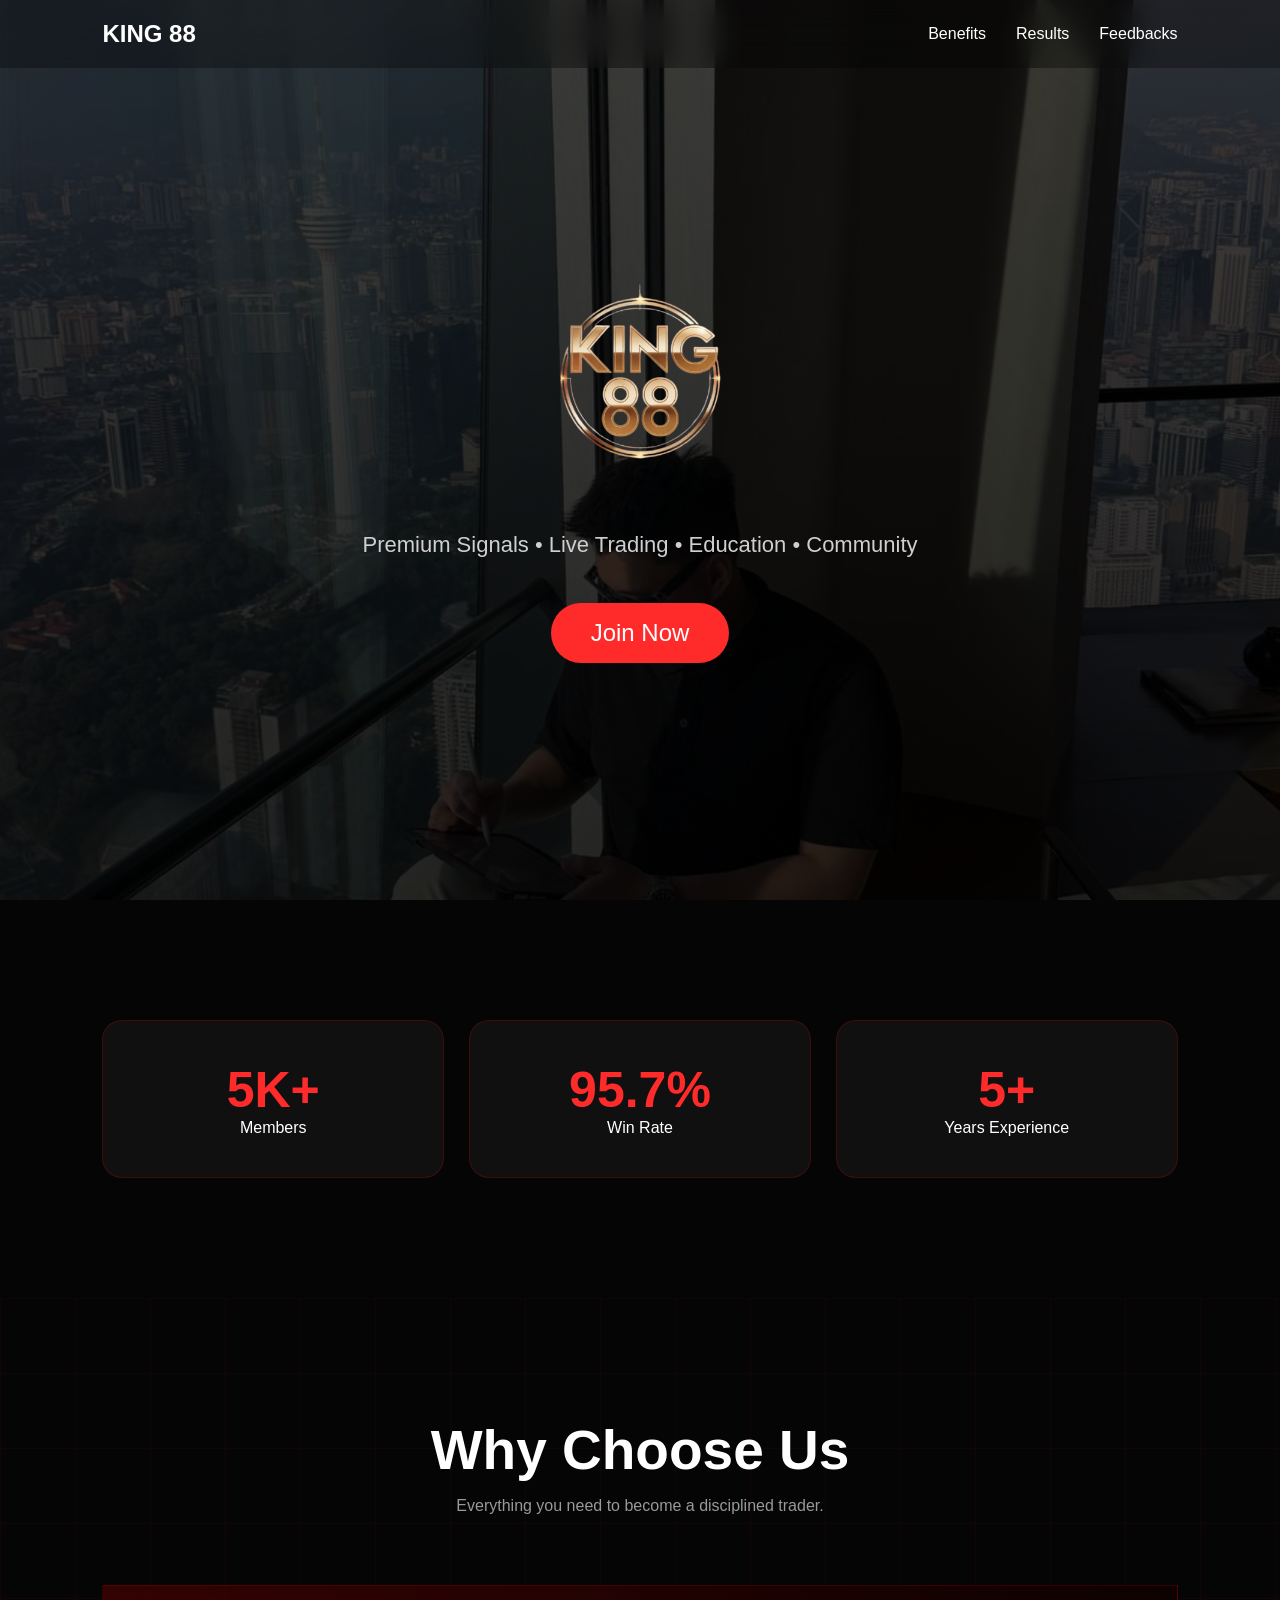
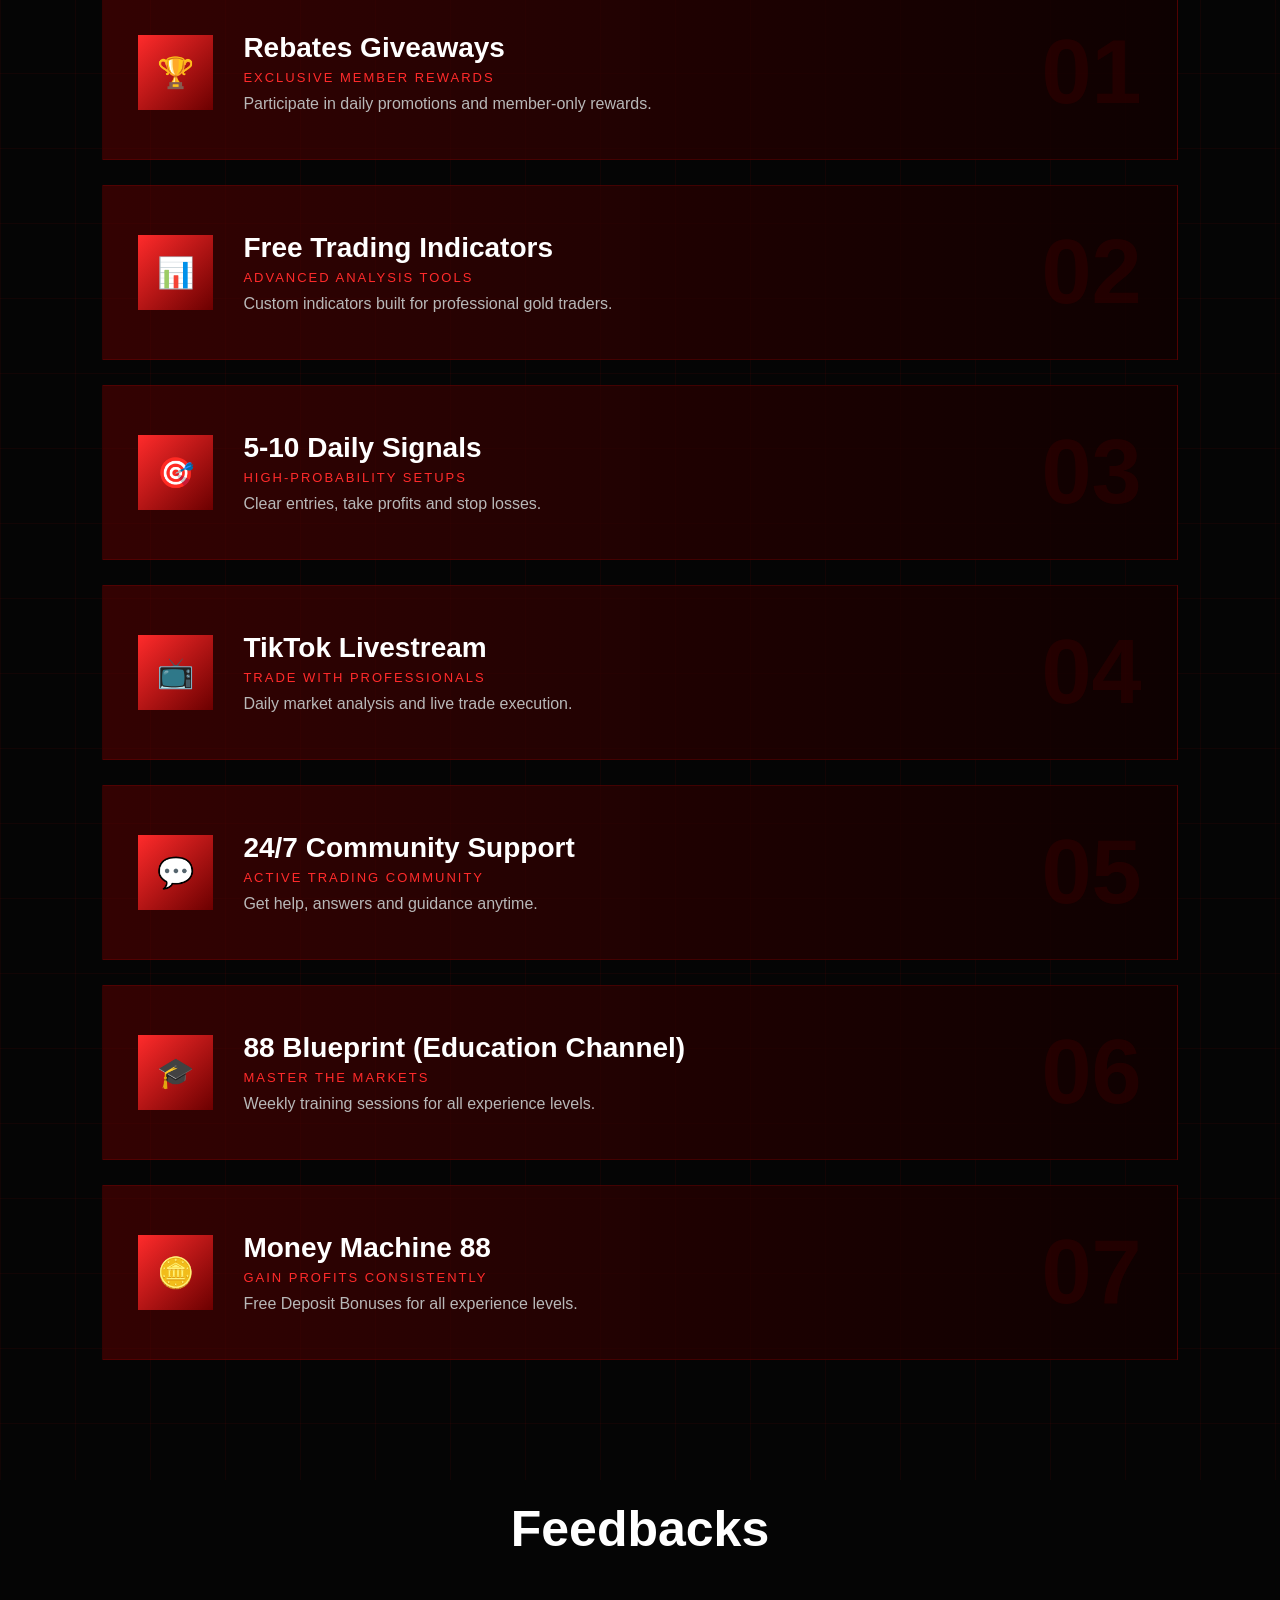
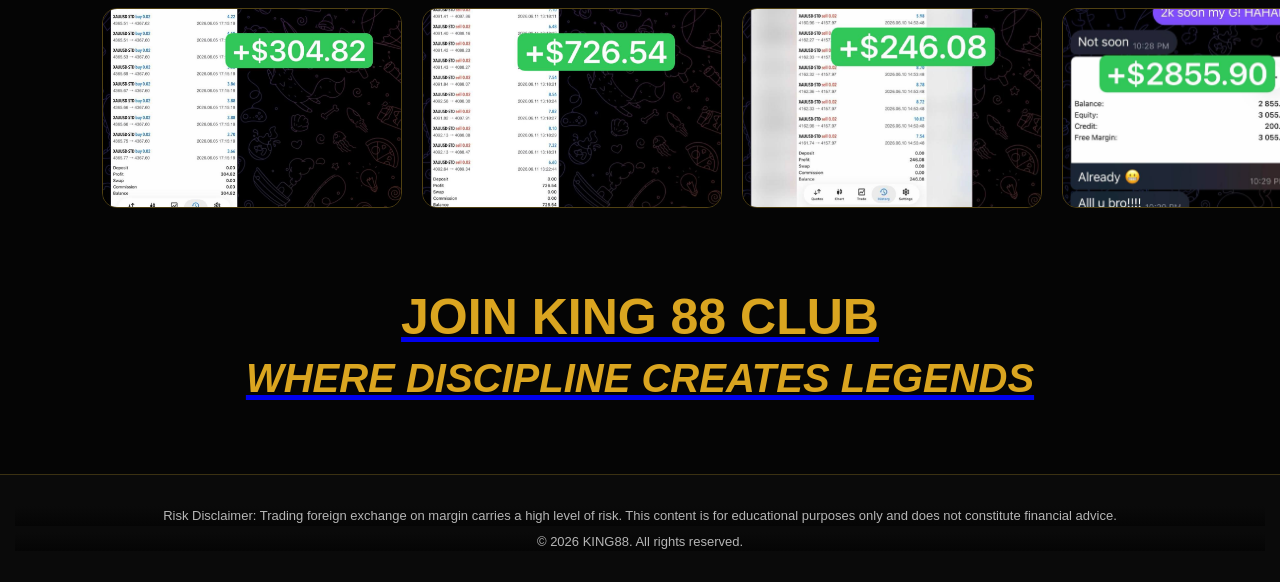
==== index.html @ 07d6c09c "Add files via upload" ====
<!DOCTYPE html>
<html lang="en">
<head>
<meta charset="UTF-8">
<meta name="viewport" content="width=device-width, initial-scale=1.0">

<title>KING 88</title>

<link rel="stylesheet" href="main.css">
</head>
<body>

<!-- NAVBAR -->

<nav>
    <div class="logo">KING 88</div>

    <ul>
        <li><a href="#about">Benefits</a></li>
        <li><a href="#stats">Results</a></li>
        <li><a href="#feedbacks">Feedbacks</a></li>
    </ul>
</nav>

<!-- HERO -->

<section class="hero">

    <div class="hero-content">

        <div>
            <img id="LogoPic" src="logo.png">
        </div>

        <p>
            Premium Signals • Live Trading • Education • Community
        </p>

        <div class="buttons">
            <a href="https://t.me/king88fx" class="btn primary">Join Now</a>
        </div>

    </div>

</section>

<!-- STATS -->

<section id="stats" class="stats">

    <div class="card reveal">
        <h2>5K+</h2>
        <p>Members</p>
    </div>

    <div class="card reveal">
        <h2>95.7%</h2>
        <p>Win Rate</p>
    </div>

    <div class="card reveal">
        <h2>5+</h2>
        <p>Years Experience</p>
    </div>

</section>

<!-- WHY CHOOSE US -->

<section id="about" class="features-section">

    <div class="section-title reveal">
        <h2>Why Choose Us</h2>

        <p>
            Everything you need to become a disciplined trader.
        </p>
    </div>

    <div class="features-grid">

        <div class="feature-card reveal">
            <div class="feature-icon">🏆</div>

            <div class="feature-content">
                <h3>Rebates Giveaways</h3>

                <span>EXCLUSIVE MEMBER REWARDS</span>

                <p>
                    Participate in daily promotions and member-only rewards.
                </p>
            </div>

            <div class="feature-number">01</div>
        </div>

        <div class="feature-card reveal">
            <div class="feature-icon">📊</div>

            <div class="feature-content">
                <h3>Free Trading Indicators</h3>

                <span>ADVANCED ANALYSIS TOOLS</span>

                <p>
                    Custom indicators built for professional gold traders.
                </p>
            </div>

            <div class="feature-number">02</div>
        </div>

        <div class="feature-card reveal">
            <div class="feature-icon">🎯</div>

            <div class="feature-content">
                <h3>5-10 Daily Signals</h3>

                <span>HIGH-PROBABILITY SETUPS</span>

                <p>
                    Clear entries, take profits and stop losses.
                </p>
            </div>

            <div class="feature-number">03</div>
        </div>

        <div class="feature-card reveal">
            <div class="feature-icon">📺</div>

            <div class="feature-content">
                <h3>TikTok Livestream</h3>

                <span>TRADE WITH PROFESSIONALS</span>

                <p>
                    Daily market analysis and live trade execution.
                </p>
            </div>

            <div class="feature-number">04</div>
        </div>

        <div class="feature-card reveal">
            <div class="feature-icon">💬</div>

            <div class="feature-content">
                <h3>24/7 Community Support</h3>

                <span>ACTIVE TRADING COMMUNITY</span>

                <p>
                    Get help, answers and guidance anytime.
                </p>
            </div>

            <div class="feature-number">05</div>
        </div>

        <div class="feature-card reveal">
            <div class="feature-icon">🎓</div>

            <div class="feature-content">
                <h3>88 Blueprint (Education Channel)</h3>

                <span>MASTER THE MARKETS</span>

                <p>
                    Weekly training sessions for all experience levels.
                </p>
            </div>

            <div class="feature-number">06</div>
        </div>

        <div class="feature-card reveal">
            <div class="feature-icon">🪙</div>

            <div class="feature-content">
                <h3>Money Machine 88</h3>

                <span>GAIN PROFITS CONSISTENTLY</span>

                <p>
                    Free Deposit Bonuses for all experience levels.
                </p>
            </div>

            <div class="feature-number">07</div>
        </div>

    </div>

</section>

<!-- FEEDBACKS -->

<section id="feedbacks" class="feedback">

    <h2 class="reveal">Feedbacks</h2>

    <div class="feedback-grid">

        <div class="slider-track">

            <!-- 11 images -->
            <img src="photo1.jpeg" alt="" onclick="openModal(this)">
            <img src="photo2.jpeg" alt="" onclick="openModal(this)">
            <img src="photo3.jpeg" alt="" onclick="openModal(this)">
            <img src="photo4.jpeg" alt="" onclick="openModal(this)">
            <img src="photo5.jpeg" alt="" onclick="openModal(this)">
            <img src="photo6.jpeg" alt="" onclick="openModal(this)">
            <img src="photo7.jpeg" alt="" onclick="openModal(this)">
            <img src="photo8.jpeg" alt="" onclick="openModal(this)">
            <img src="photo9.jpeg" alt="" onclick="openModal(this)">
            <img src="photo10.jpeg" alt="" onclick="openModal(this)">
            <img src="photo11.jpeg" alt="" onclick="openModal(this)">

        </div>

    </div>

    <a href="https://t.me/king88fx">
        <h2 class="reveal" style="color: goldenrod; margin-top: 5rem;">JOIN KING 88 CLUB
            <div>
                <i style="font-size: 40px;">WHERE DISCIPLINE CREATES LEGENDS</i>
            </div>
        </h2>
    </a>
</section>

<div id="imgModal" class="img-modal">
  <span class="close-btn" onclick="closeModal()">&times;</span>
  <img id="modalImg" class="modal-content">
</div>

<script src="main.js"></script>

</body>
<footer class="site-footer">
  <p>
    Risk Disclaimer: Trading foreign exchange on margin carries a high level of risk.
    This content is for educational purposes only and does not constitute financial advice.
  </p>

  <p>
    © 2026 KING88. All rights reserved.
  </p>
</footer>
</html>
---- main.css ----
*{
    margin:0;
    padding:0;
    box-sizing:border-box;
    font-family:Arial,sans-serif;
}

html{
    scroll-behavior:smooth;
}

body{
    background:#050505;
    color:white;
    overflow-x:hidden;
}

/* NAVBAR */

nav{
    position:fixed;
    top:0;
    left:0;
    width:100%;
    z-index:999;

    display:flex;
    justify-content:space-between;
    align-items:center;

    padding:20px 8%;

    backdrop-filter:blur(15px);
    background:rgba(0,0,0,.3);
}

.logo{
    font-size:24px;
    font-weight:700;
}

nav ul{
    display:flex;
    gap:30px;
    list-style:none;
}

nav a{
    color:white;
    text-decoration:none;
    transition:.3s;
}

nav a:hover{
    color:#ff2b2b;
}

/* HERO */

.hero{
    height:100vh;

    background:
    linear-gradient(
        rgba(0,0,0,.75),
        rgba(0,0,0,.85)
    ),
    url("bg.jpeg");

    background-size:cover;
    background-position:center;

    display:flex;
    justify-content:center;
    align-items:center;
    text-align:center;
}

.hero-content{
    max-width:800px;
}

.hero h1{
    font-size:72px;
    margin-bottom:20px;
}

.hero p{
    font-size:22px;
    color:#cfcfcf;
}

.buttons{
    margin-top:35px;
}

.btn{
    text-decoration:none;
    padding:16px 40px;
    border-radius:50px;
    display:inline-block;
    margin:10px;
    transition:.4s;
}

.primary{
    background:#ff2b2b;
    color:white;
    font-size: 1.5rem;
}

.primary:hover{
    transform:translateY(-5px);
}

.secondary{
    border:1px solid white;
    color:white;
}

.secondary:hover{
    background:white;
    color:black;
}

/* STATS */

.stats{
    padding:120px 8%;
    display:grid;
    grid-template-columns:repeat(auto-fit,minmax(250px,1fr));
    gap:25px;
}

.card{
    padding:40px;
    text-align:center;

    background:#101010;

    border:1px solid rgba(255,0,0,.2);
    border-radius:20px;
}

.card h2{
    font-size:50px;
    color:#ff2b2b;
}

/* FEATURES */

.features-section{
    position:relative;
    padding:120px 8%;
}

.features-section::before{
    content:"";
    position:absolute;
    inset:0;

    background:
        linear-gradient(rgba(255,0,0,.05) 1px, transparent 1px),
        linear-gradient(90deg, rgba(255,0,0,.05) 1px, transparent 1px);

    background-size:75px 75px;

    pointer-events:none;
}

.section-title{
    text-align:center;
    margin-bottom:70px;
}

.section-title h2{
    font-size:55px;
}

.section-title p{
    margin-top:15px;
    color:#999;
}

.features-grid{
    display:flex;
    flex-direction:column;
    gap:25px;
}

.feature-card{
    position:relative;

    display:flex;
    align-items:center;
    gap:30px;

    padding:35px;

    background:
    linear-gradient(
        90deg,
        rgba(90,0,0,.55),
        rgba(15,0,0,.85)
    );

    border:1px solid rgba(255,0,0,.15);

    transition:.4s;
    cursor:pointer;
}

.feature-card:hover{
    transform:translateY(-10px);

    border-color:#ff2b2b;

    box-shadow:
    0 15px 40px rgba(255,0,0,.25);
}

.feature-icon{
    width:75px;
    height:75px;

    display:flex;
    justify-content:center;
    align-items:center;

    font-size:30px;

    background:
    linear-gradient(
        135deg,
        #ff2b2b,
        #6b0000
    );

    transition:.4s;
}

.feature-card:hover .feature-icon{
    transform:scale(1.15);
}

.feature-content{
    flex:1;
}

.feature-content h3{
    font-size:28px;
}

.feature-content span{
    display:block;
    margin-top:6px;

    color:#ff2b2b;
    letter-spacing:2px;
    font-size:13px;
}

.feature-content p{
    margin-top:10px;
    color:#b8b8b8;
}

.feature-number{
    font-size:90px;
    font-weight:900;

    color:rgba(255,0,0,.08);

    transition:.4s;
}

.feature-card:hover .feature-number{
    color:rgba(255,0,0,.25);
}

/* FEEDBACKS */

.feedback{
    padding:20px 8%;
    text-align:center;
}

.feedback h2{
    text-align:center;
    font-size:50px;
    margin-bottom:50px;
}

/* viewport */
.slider-wrapper{
    overflow:hidden;
    width:100%;
    position:relative;
}

/* moving track */
.slider-track{
    display:flex;
    gap:20px;
    width:max-content;
    animation:scroll 25s linear infinite;
}

/* images */
.slider-track img{
    width:300px;
    height:200px;
    object-fit:cover;
    border-radius:15px;
    border:1px solid rgba(255,204,51,.3);
    transition:.3s;
}

.slider-track img:hover{
    transform:scale(1.05);
}

/* animation left → right loop */
@keyframes scroll{
    0%{
        transform:translateX(0);
    }
    100%{
        transform:translateX(-50%);
    }
}

/* modal overlay */
.img-modal {
  display: none;
  position: fixed;
  inset: 0;
  background: rgba(0,0,0,0.85);
  justify-content: center;
  align-items: center;
  z-index: 9999;
}

/* enlarged image */
.modal-content {
  max-width: 90%;
  max-height: 90%;
  border-radius: 12px;
  animation: zoomIn 0.2s ease;
}

/* close button */
.close-btn {
  position: absolute;
  top: 20px;
  right: 30px;
  font-size: 40px;
  color: white;
  cursor: pointer;
}

/* animation */
@keyframes zoomIn {
  from { transform: scale(0.7); opacity: 0; }
  to { transform: scale(1); opacity: 1; }
}

/* SCROLL ANIMATION */

.reveal{
    opacity:0;
    transform:translateY(50px);
    transition:all .8s ease;
}

.reveal.active{
    opacity:1;
    transform:translateY(0);
}

/* MOBILE */

@media(max-width:768px){

    nav ul{
        display:none;
    }

    .hero h1{
        font-size:45px;
    }

    .feature-card{
        flex-direction:column;
        text-align:center;
    }

    .feature-number{
        font-size:60px;
    }

}

#LogoPic{
    width: 300px;
}

.site-footer {
  padding: 25px 15px;
  text-align: center;
  font-size: 13px;
  color: rgba(255, 255, 255, 0.7);
  background: #0a0a0a;
  border-top: 1px solid rgba(255, 204, 51, 0.2);
}

.site-footer p {
  margin: 6px 0;
  line-height: 1.5;
  background: linear-gradient(180deg, #0a0a0a, #050505);
}
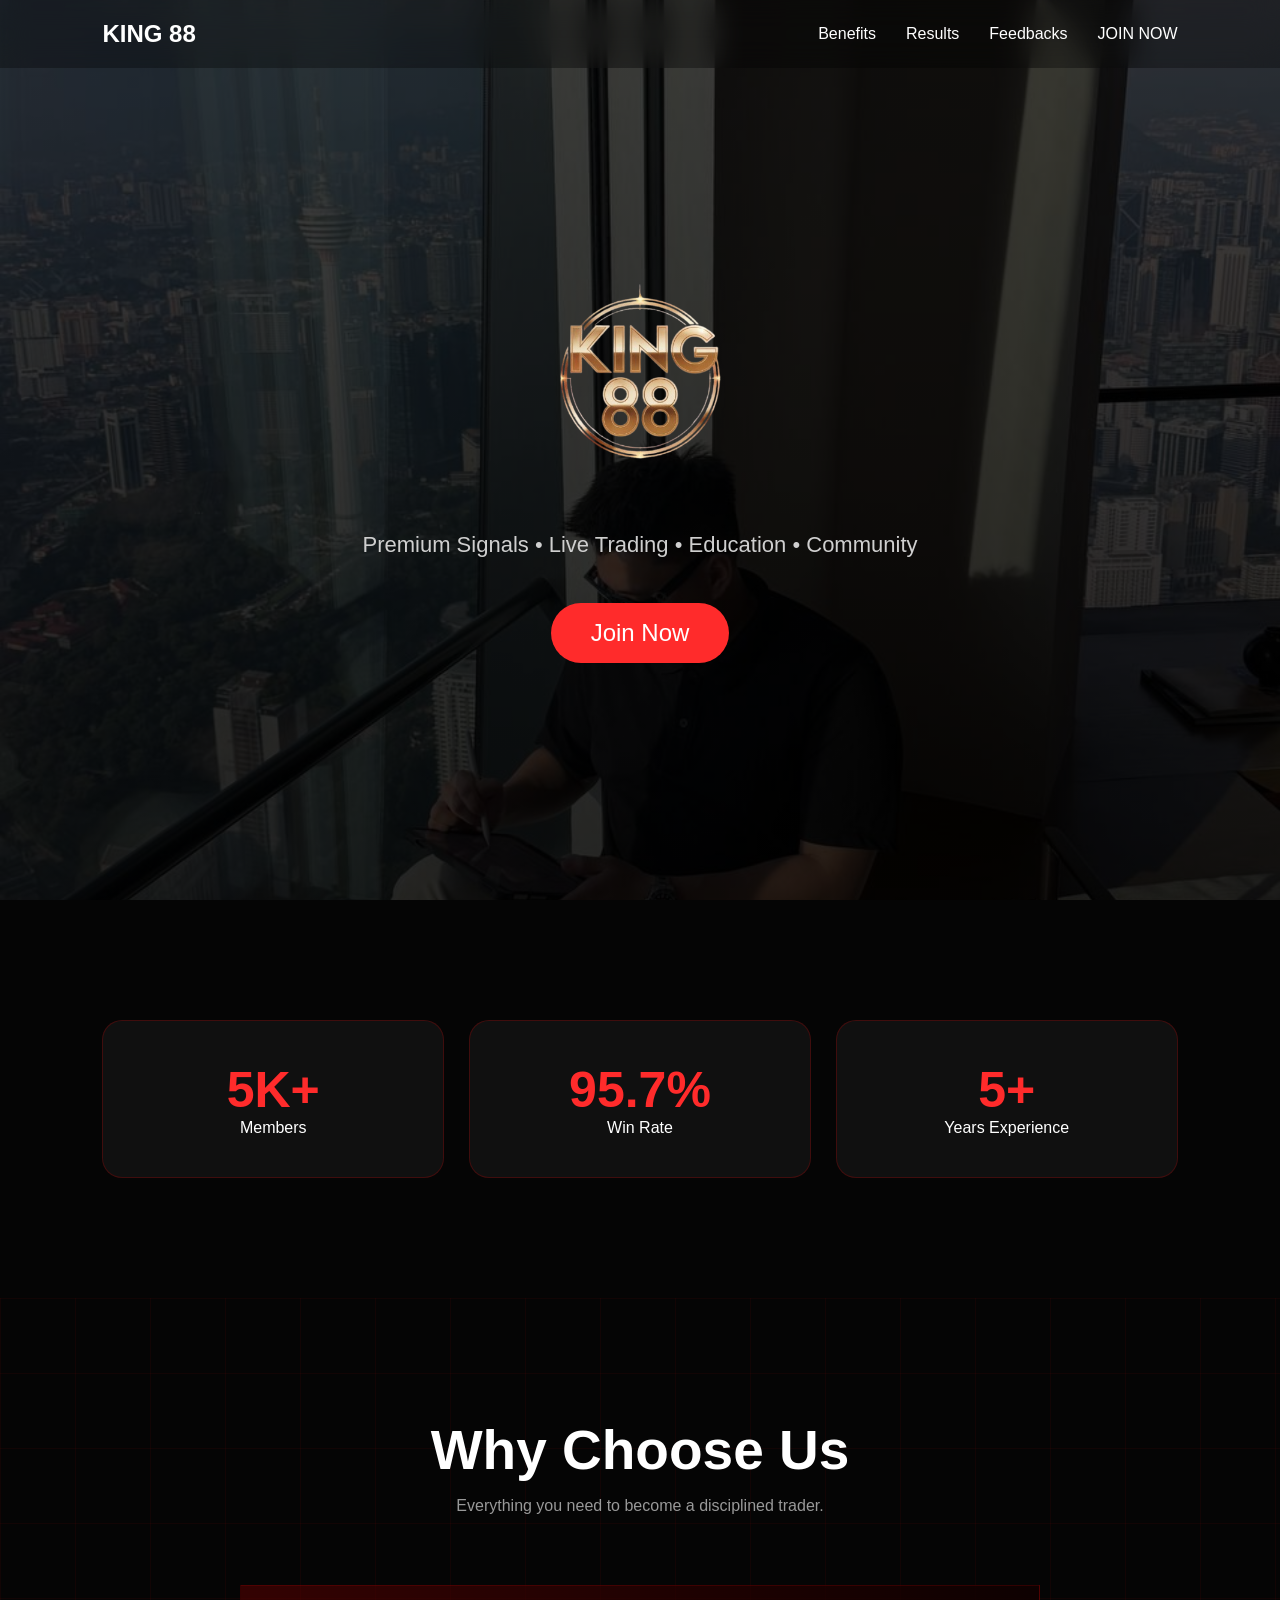
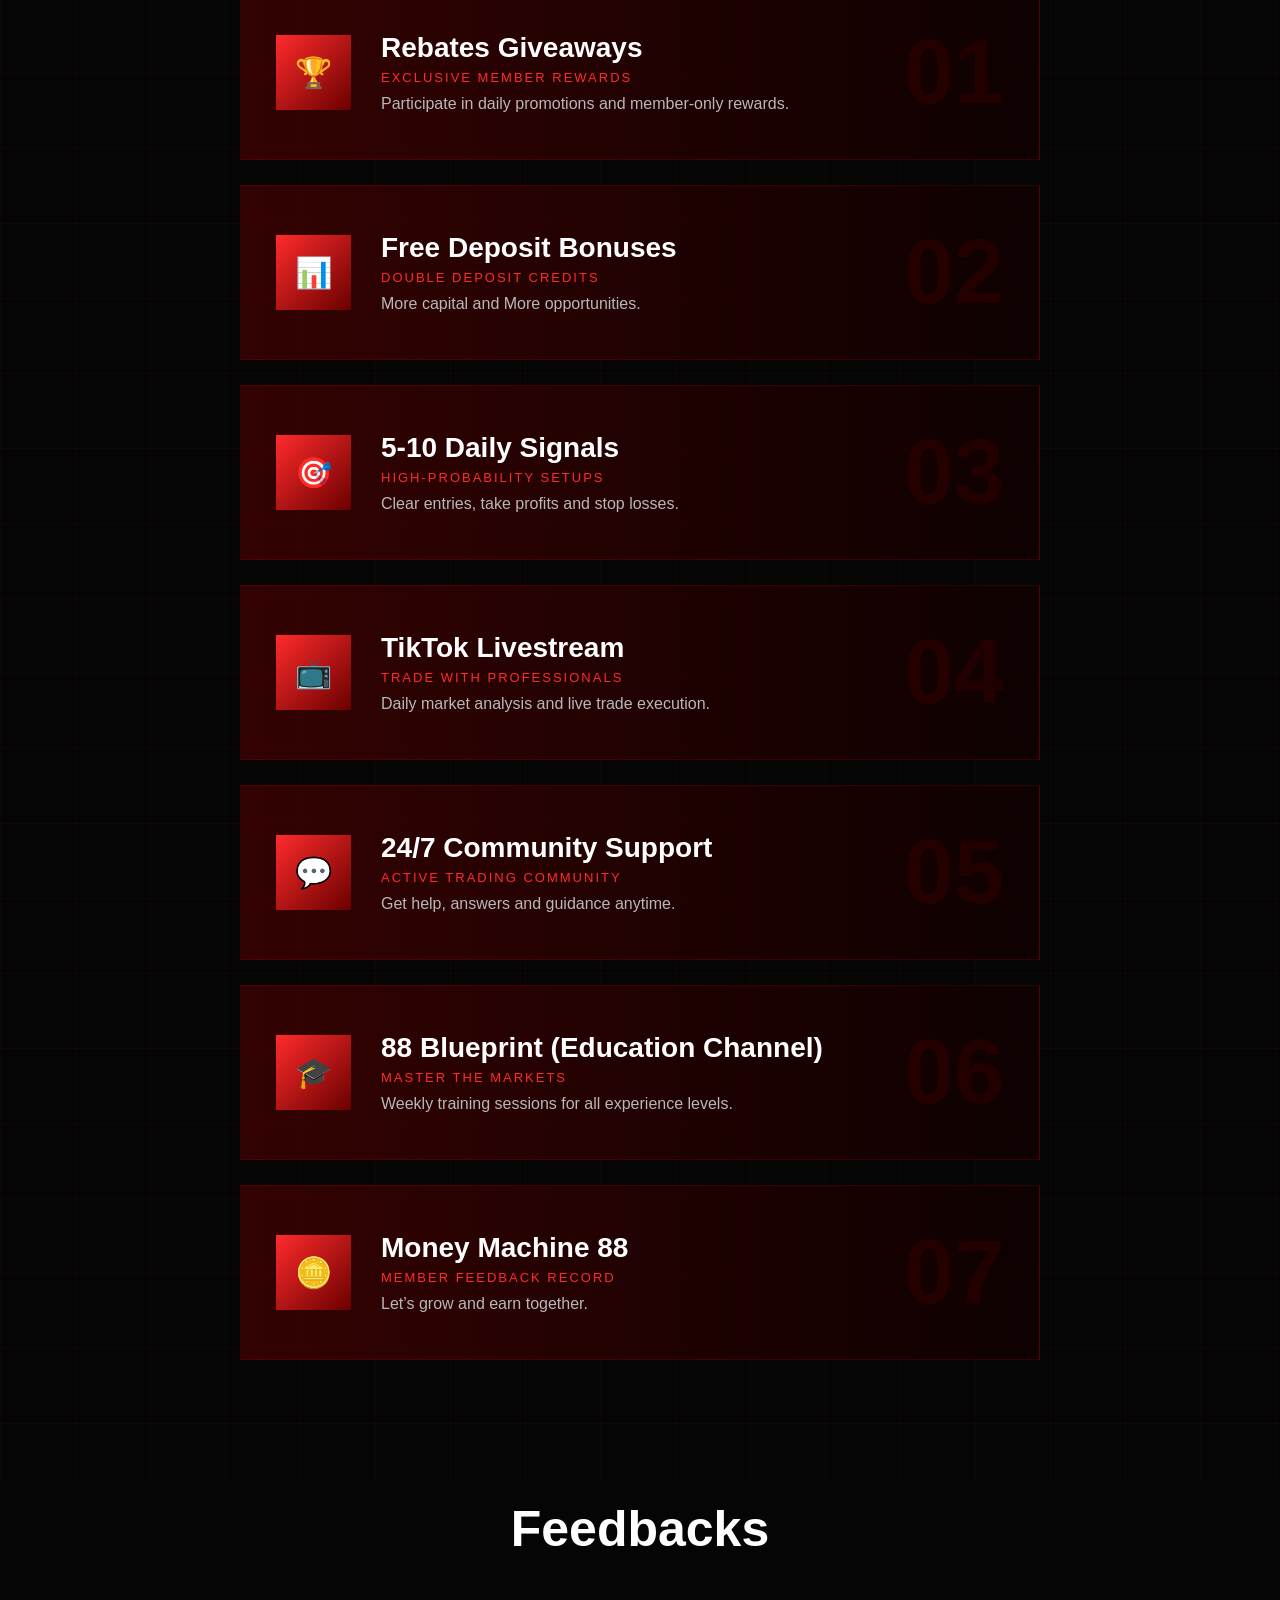
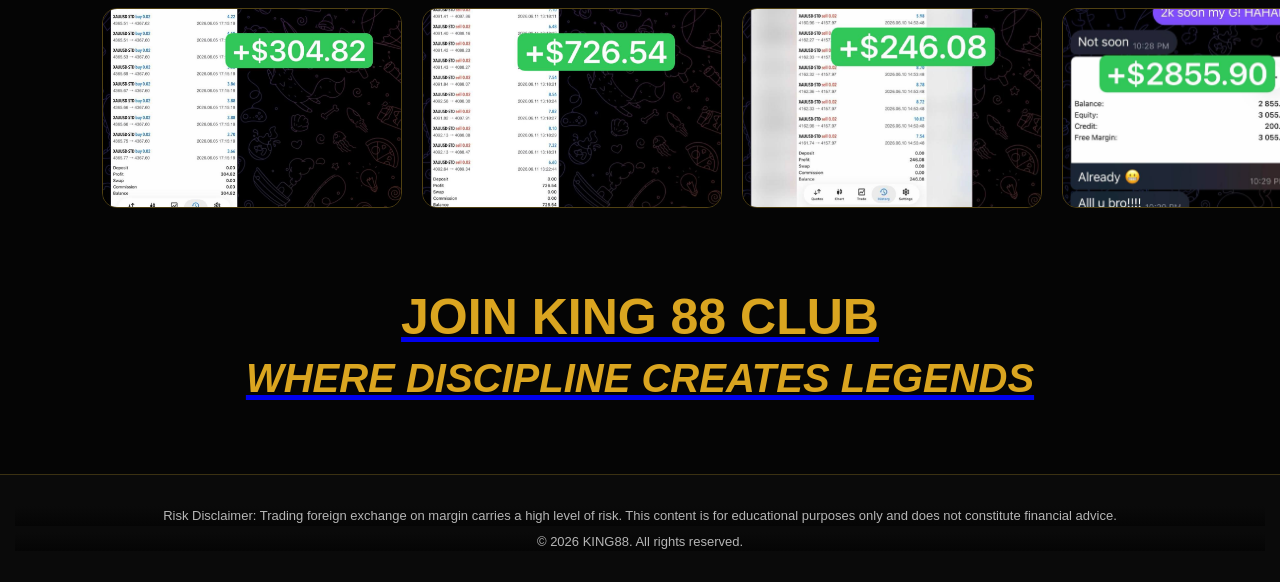
==== commit ac797e96: "Add files via upload" ====
--- a/index.html
+++ b/index.html
@@ -13,12 +13,15 @@
 <!-- NAVBAR -->
 
 <nav>
-    <div class="logo">KING 88</div>
+    <div class="logo">
+        <a href="https://t.me/king88fx">KING 88</a>
+    </div>
 
     <ul>
         <li><a href="#about">Benefits</a></li>
         <li><a href="#stats">Results</a></li>
         <li><a href="#feedbacks">Feedbacks</a></li>
+        <li><a href="https://t.me/king88fx">JOIN NOW</a></li>
     </ul>
 </nav>
 
@@ -99,12 +102,12 @@
             <div class="feature-icon">📊</div>
 
             <div class="feature-content">
-                <h3>Free Trading Indicators</h3>
-
-                <span>ADVANCED ANALYSIS TOOLS</span>
-
-                <p>
-                    Custom indicators built for professional gold traders.
+                <h3>Free Deposit Bonuses</h3>
+
+                <span>DOUBLE DEPOSIT CREDITS</span>
+
+                <p>
+                    More capital and More opportunities.
                 </p>
             </div>
 
@@ -181,10 +184,10 @@
             <div class="feature-content">
                 <h3>Money Machine 88</h3>
 
-                <span>GAIN PROFITS CONSISTENTLY</span>
-
-                <p>
-                    Free Deposit Bonuses for all experience levels.
+                <span>MEMBER FEEDBACK RECORD</span>
+
+                <p>
+                    Let’s grow and earn together.
                 </p>
             </div>
 
--- a/main.css
+++ b/main.css
@@ -154,6 +154,10 @@
     padding:120px 8%;
 }
 
+.feature-card{
+    width: 50rem;
+}
+
 .features-section::before{
     content:"";
     position:absolute;
@@ -186,6 +190,7 @@
     display:flex;
     flex-direction:column;
     gap:25px;
+    align-items: center;
 }
 
 .feature-card{
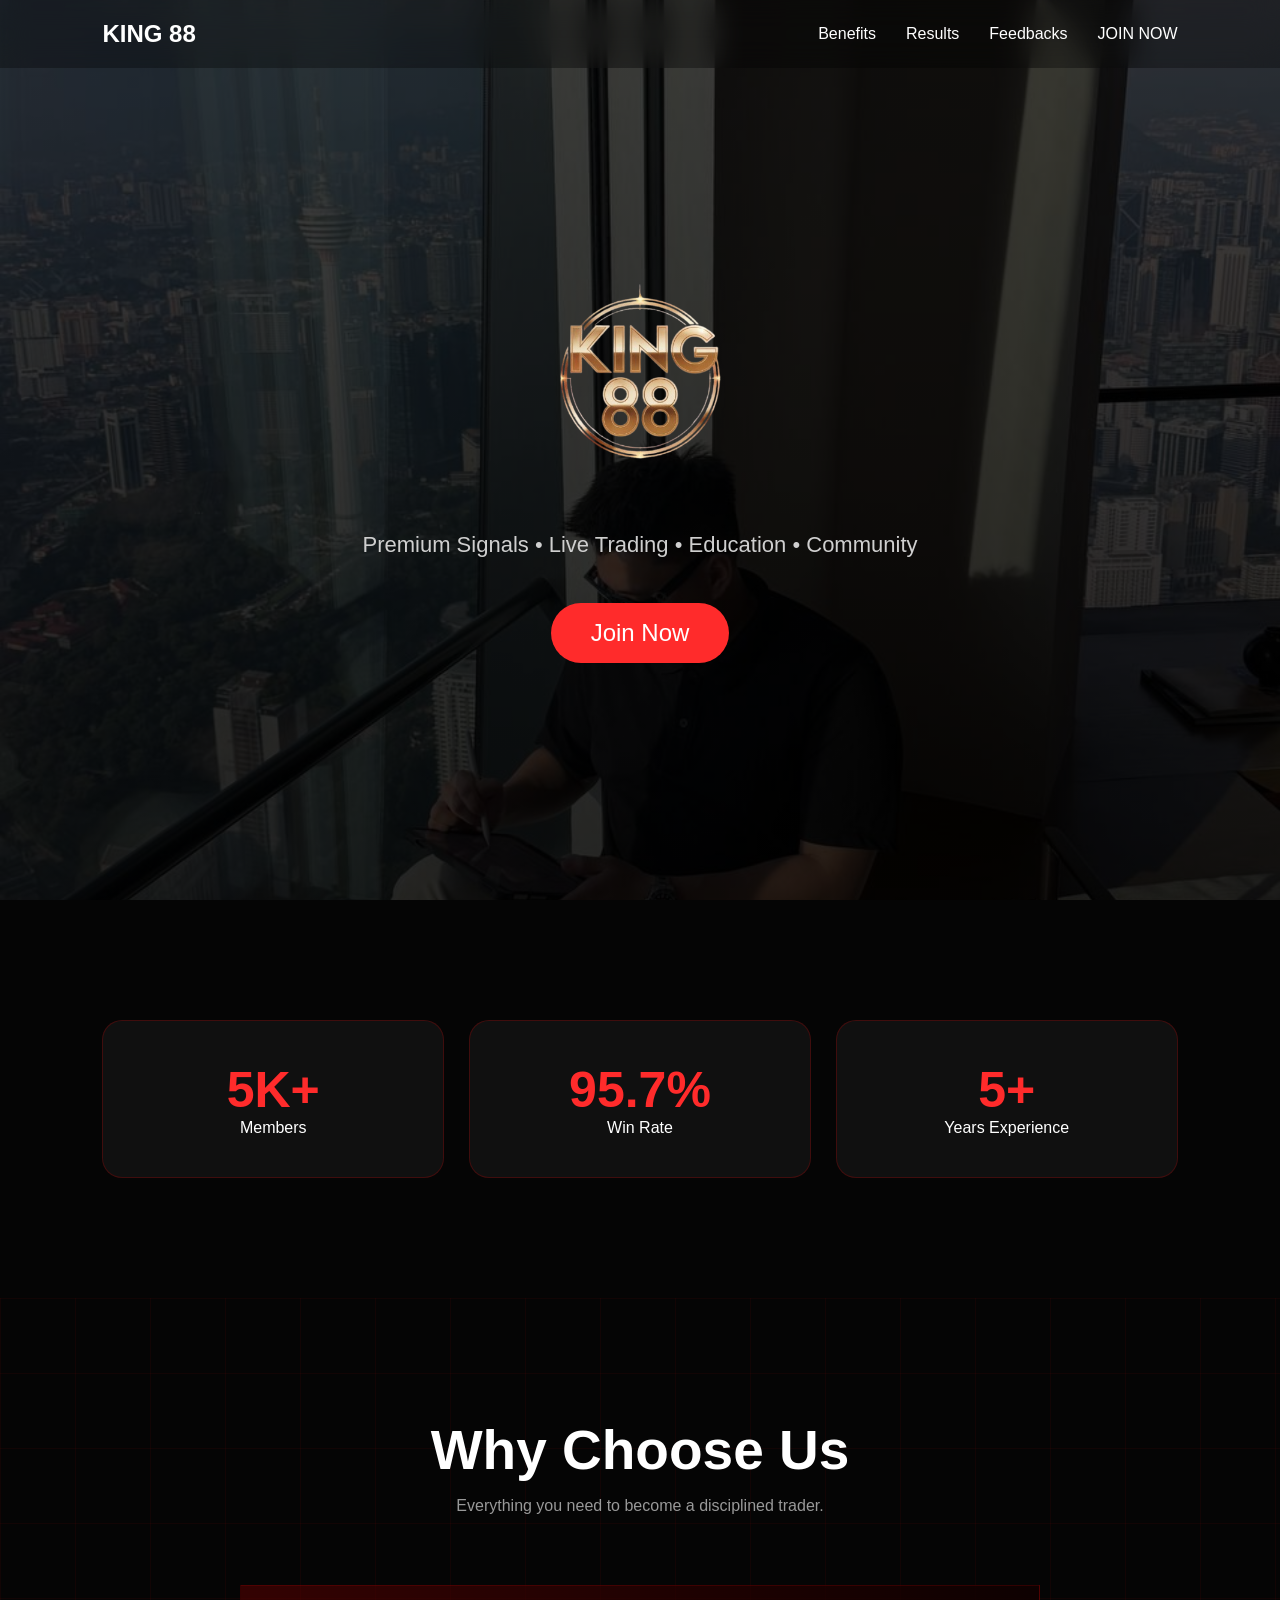
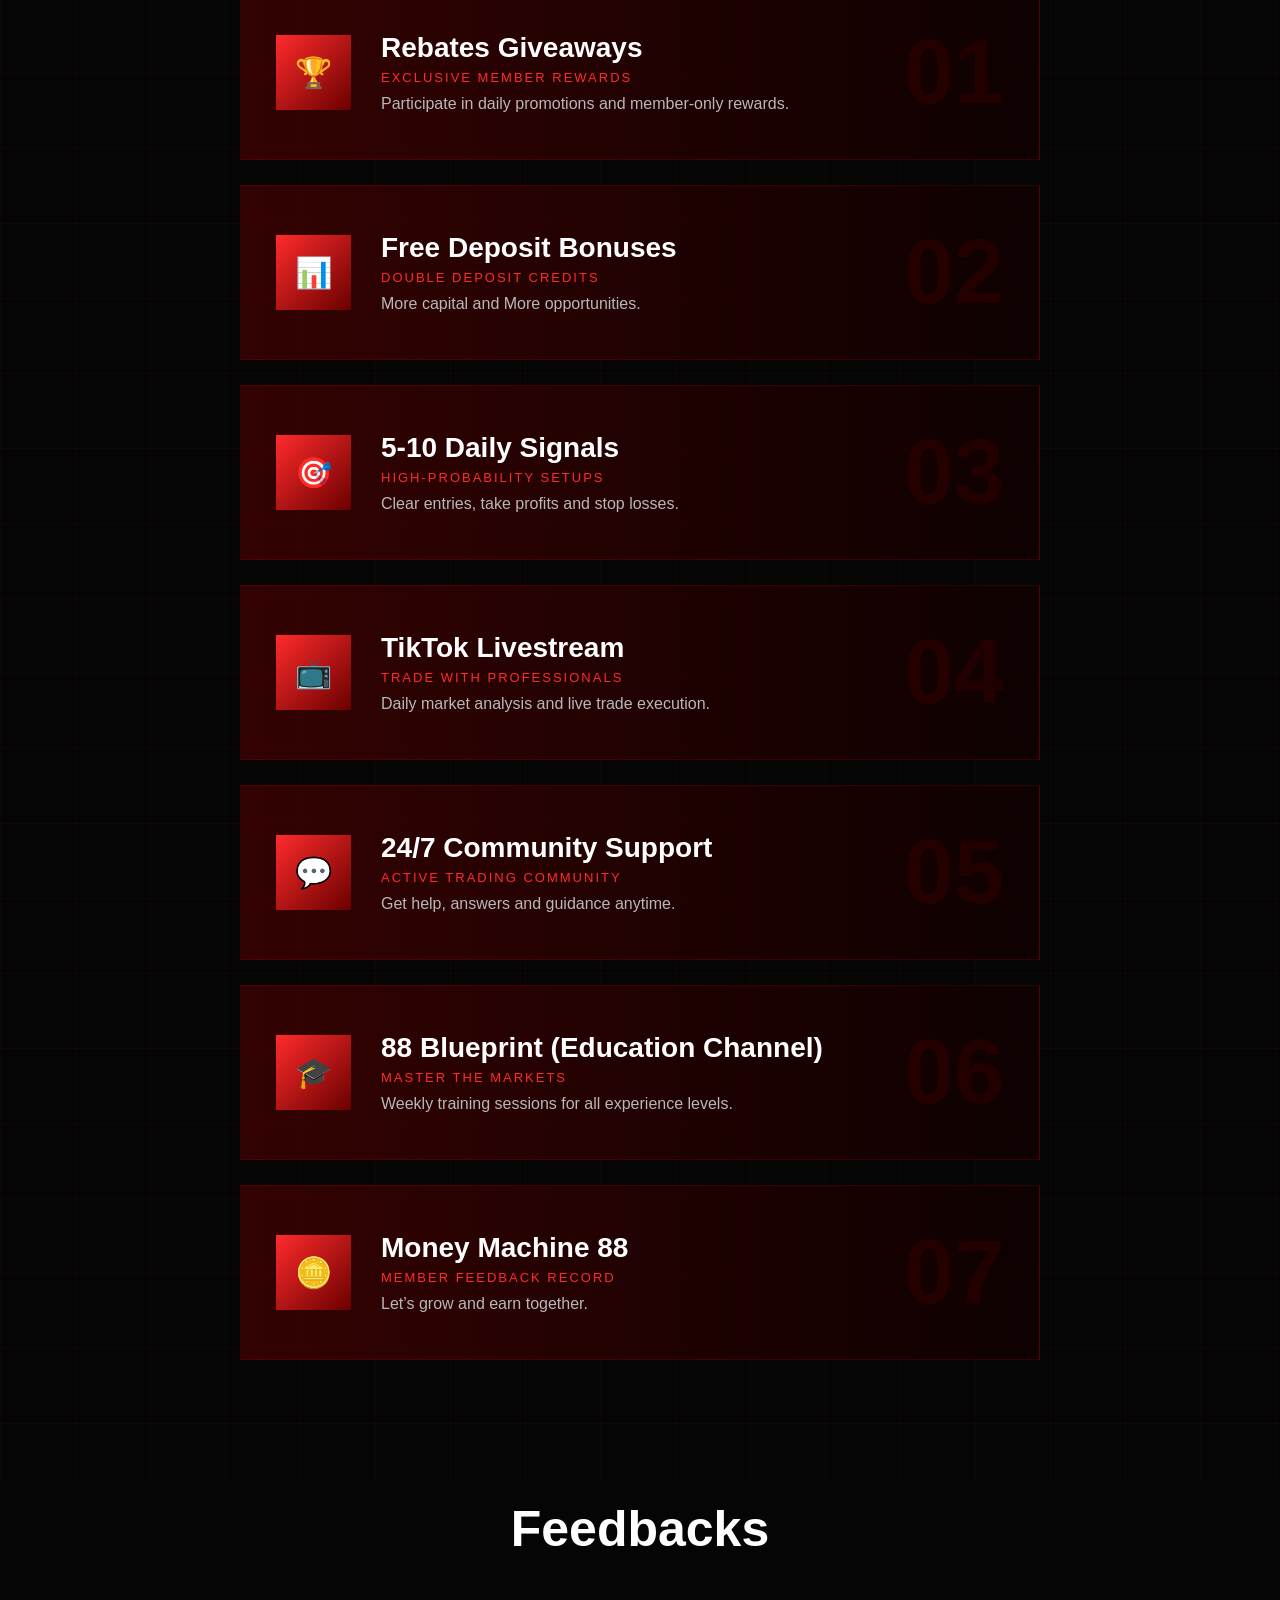
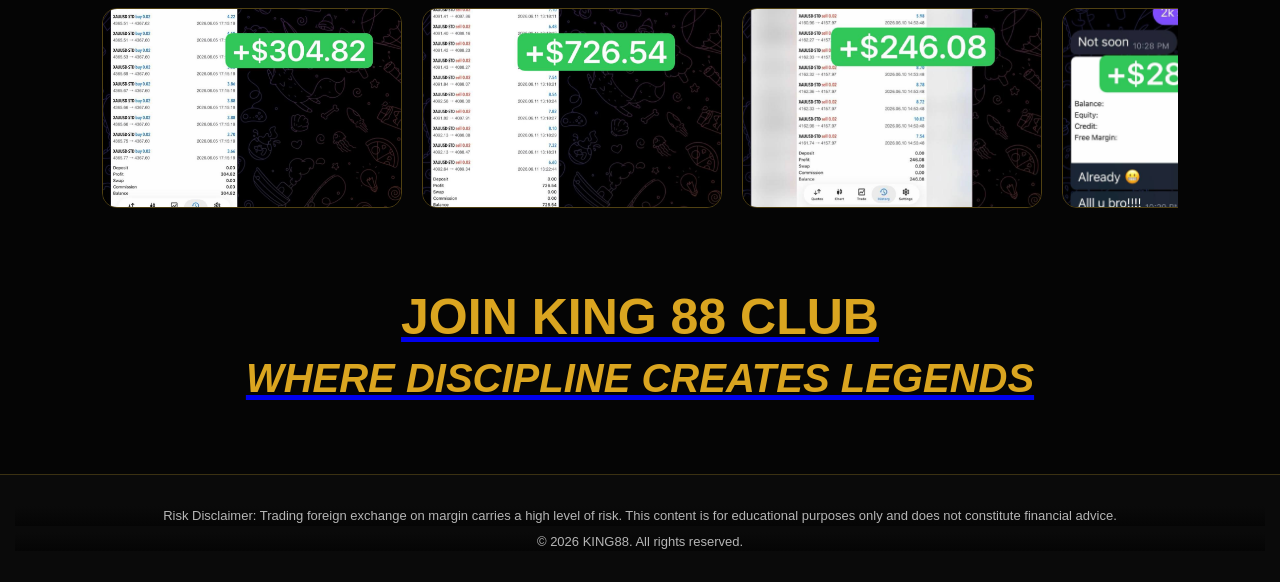
==== commit 451535e4: "updated mobile view" ====
--- a/index.html
+++ b/index.html
@@ -205,24 +205,24 @@
     <h2 class="reveal">Feedbacks</h2>
 
     <div class="feedback-grid">
-
-        <div class="slider-track">
-
-            <!-- 11 images -->
-            <img src="photo1.jpeg" alt="" onclick="openModal(this)">
-            <img src="photo2.jpeg" alt="" onclick="openModal(this)">
-            <img src="photo3.jpeg" alt="" onclick="openModal(this)">
-            <img src="photo4.jpeg" alt="" onclick="openModal(this)">
-            <img src="photo5.jpeg" alt="" onclick="openModal(this)">
-            <img src="photo6.jpeg" alt="" onclick="openModal(this)">
-            <img src="photo7.jpeg" alt="" onclick="openModal(this)">
-            <img src="photo8.jpeg" alt="" onclick="openModal(this)">
-            <img src="photo9.jpeg" alt="" onclick="openModal(this)">
-            <img src="photo10.jpeg" alt="" onclick="openModal(this)">
-            <img src="photo11.jpeg" alt="" onclick="openModal(this)">
-
-        </div>
-
+        <div class="slider-wrapper">
+            <div class="slider-track">
+
+                <!-- 11 images -->
+                <img src="photo1.jpeg" alt="" onclick="openModal(this)">
+                <img src="photo2.jpeg" alt="" onclick="openModal(this)">
+                <img src="photo3.jpeg" alt="" onclick="openModal(this)">
+                <img src="photo4.jpeg" alt="" onclick="openModal(this)">
+                <img src="photo5.jpeg" alt="" onclick="openModal(this)">
+                <img src="photo6.jpeg" alt="" onclick="openModal(this)">
+                <img src="photo7.jpeg" alt="" onclick="openModal(this)">
+                <img src="photo8.jpeg" alt="" onclick="openModal(this)">
+                <img src="photo9.jpeg" alt="" onclick="openModal(this)">
+                <img src="photo10.jpeg" alt="" onclick="openModal(this)">
+                <img src="photo11.jpeg" alt="" onclick="openModal(this)">
+
+            </div>
+        </div>
     </div>
 
     <a href="https://t.me/king88fx">
--- a/main.css
+++ b/main.css
@@ -155,7 +155,9 @@
 }
 
 .feature-card{
-    width: 50rem;
+    /* width: 50rem; */
+    width:100%;
+    max-width:50rem;
 }
 
 .features-section::before{
@@ -398,6 +400,9 @@
     .feature-card{
         flex-direction:column;
         text-align:center;
+        width:100%;
+        max-width:100%;
+        padding:25px;
     }
 
     .feature-number{
@@ -407,7 +412,8 @@
 }
 
 #LogoPic{
-    width: 300px;
+    /* width: 300px; */
+    width:min(300px,80vw);
 }
 
 .site-footer {
